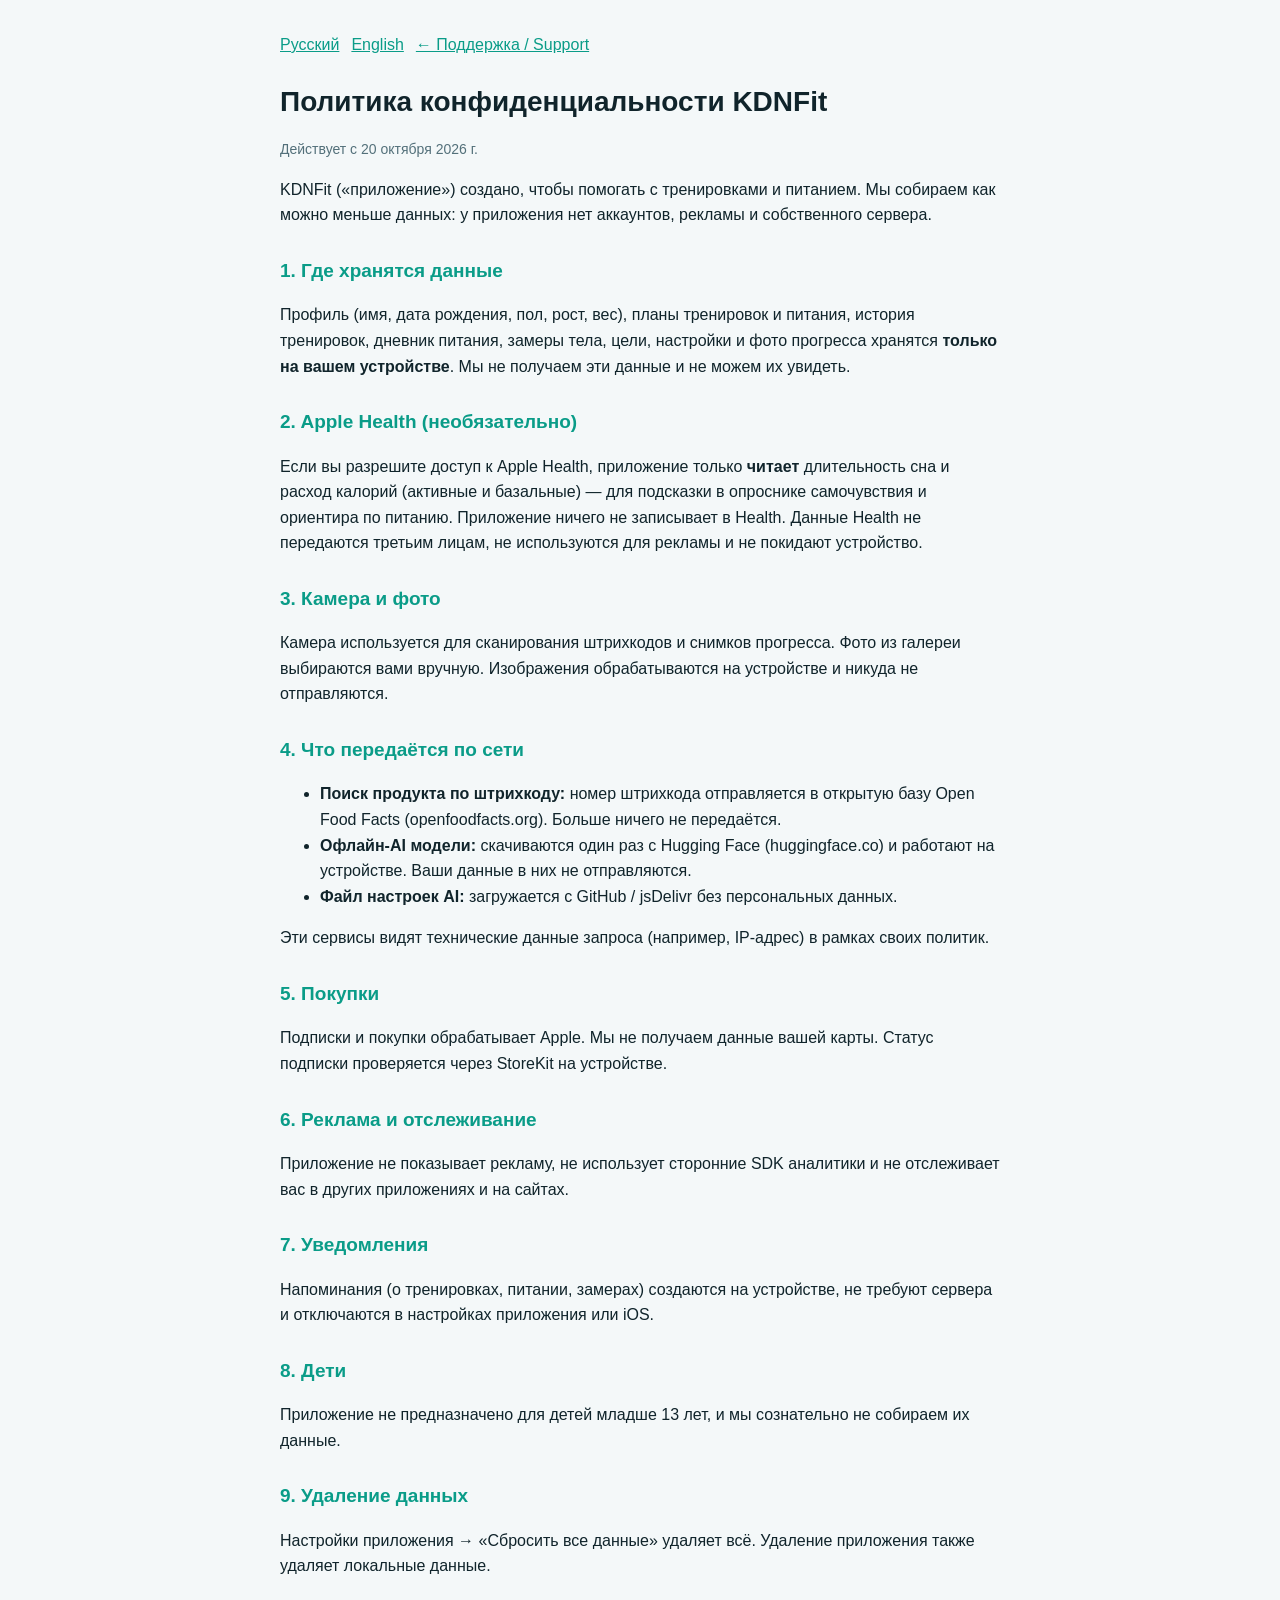
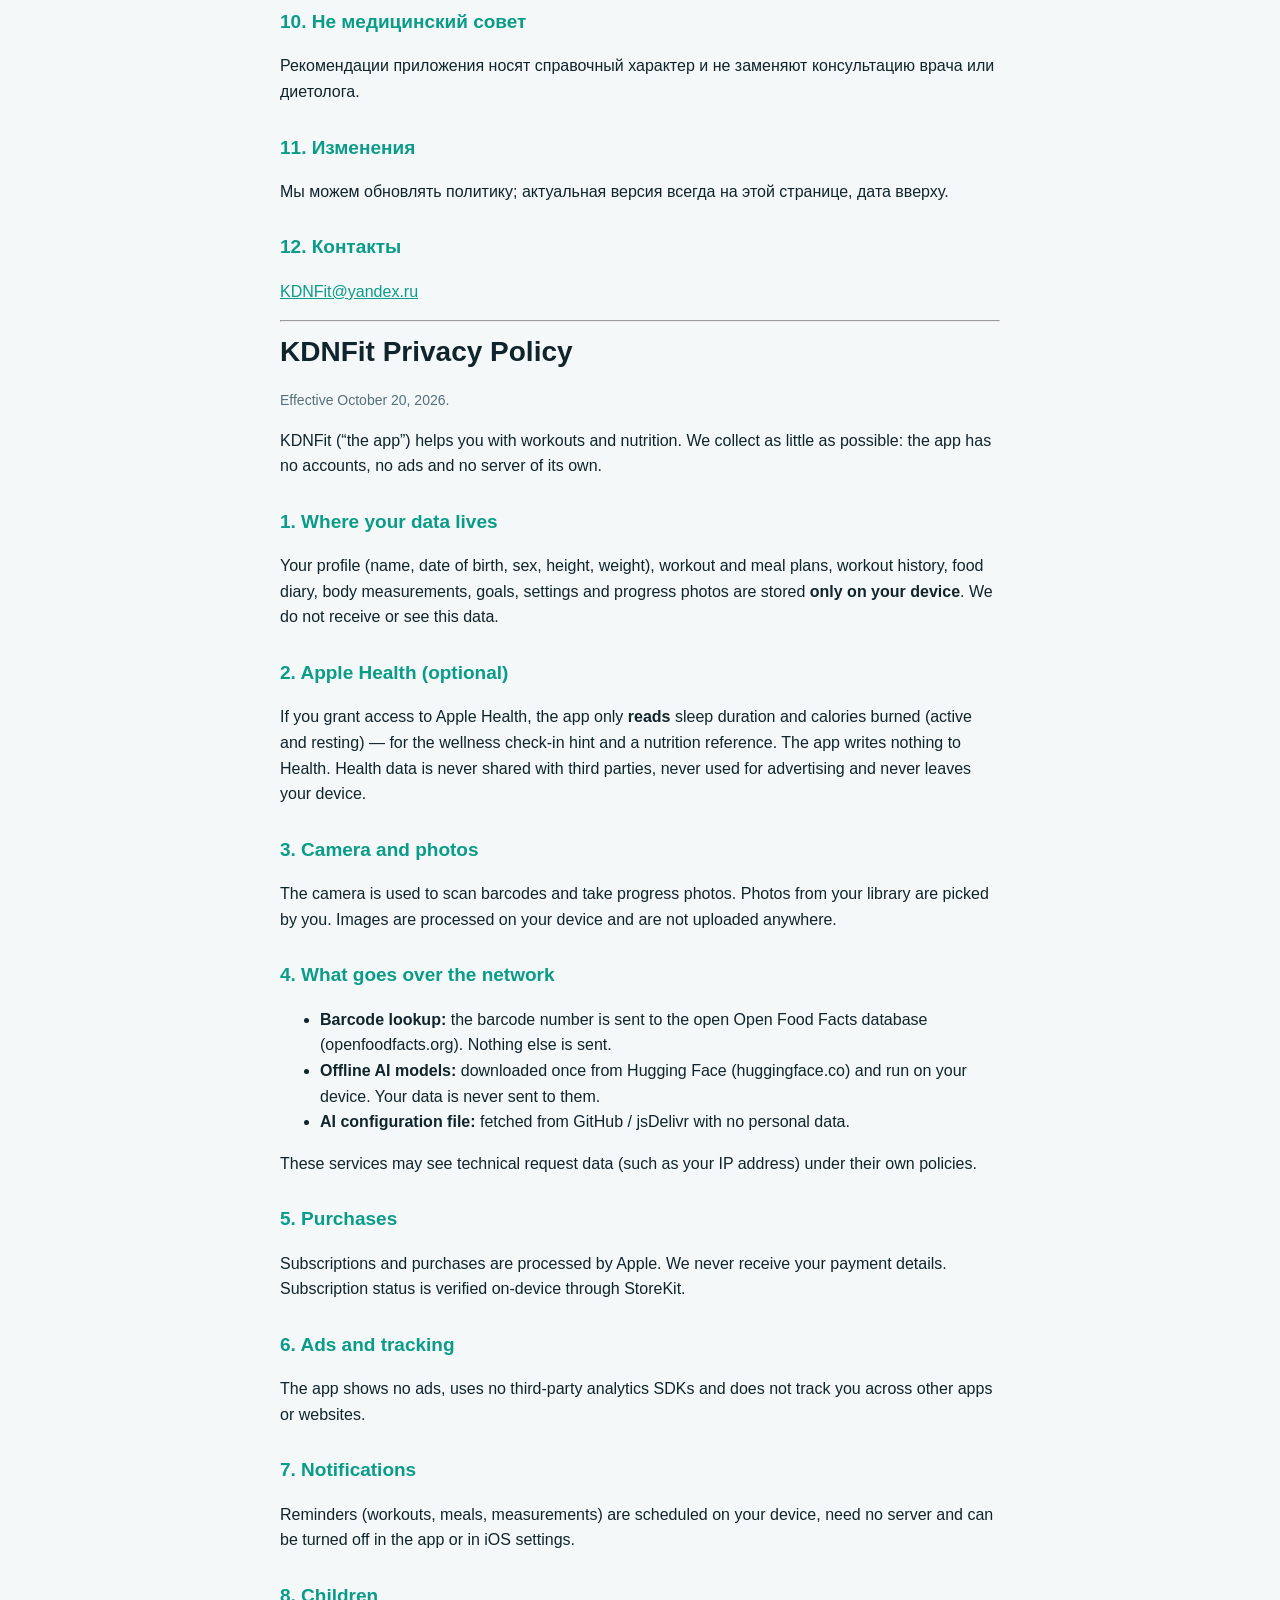
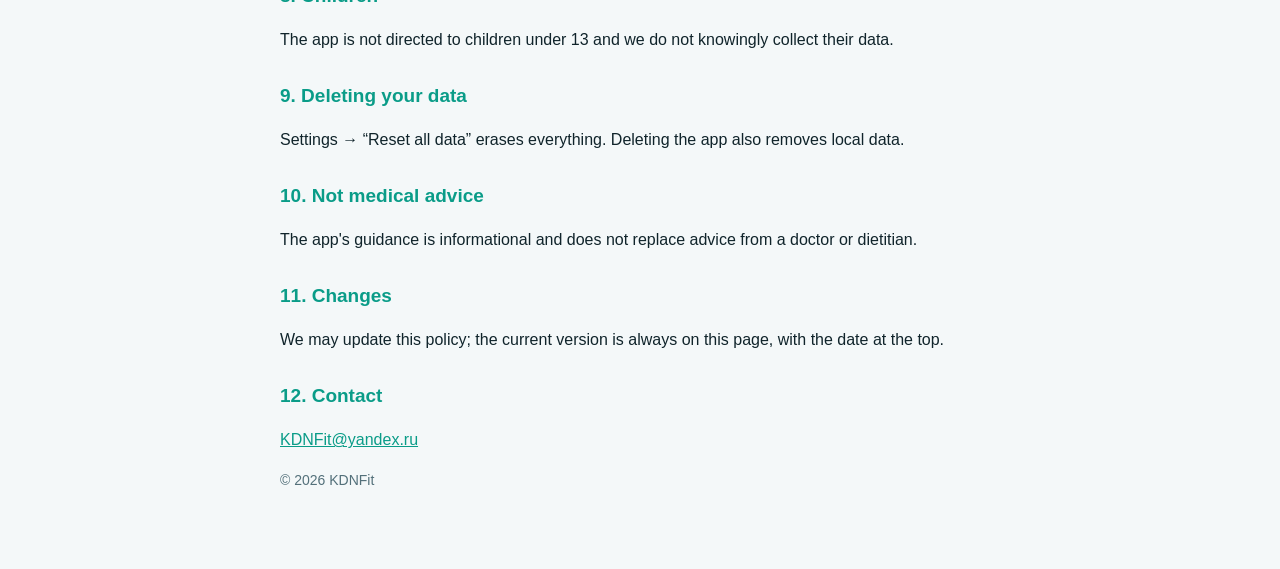
==== privacy.html @ b3f4a307 "KDNFit support and privacy policy" ====
<!doctype html>
<html lang="ru"><head><meta charset="utf-8"><meta name="viewport" content="width=device-width,initial-scale=1">
<title>KDNFit — Политика конфиденциальности / Privacy Policy</title><link rel="stylesheet" href="style.css"></head>
<body><main>
<p class="lang"><a href="#ru">Русский</a><a href="#en">English</a><a href="index.html">← Поддержка / Support</a></p>

<section id="ru">
<h1>Политика конфиденциальности KDNFit</h1>
<p class="muted">Действует с 20 октября 2026 г.</p>
<p>KDNFit («приложение») создано, чтобы помогать с тренировками и питанием. Мы собираем как можно меньше данных: у приложения нет аккаунтов, рекламы и собственного сервера.</p>

<h2>1. Где хранятся данные</h2>
<p>Профиль (имя, дата рождения, пол, рост, вес), планы тренировок и питания, история тренировок, дневник питания, замеры тела, цели, настройки и фото прогресса хранятся <b>только на вашем устройстве</b>. Мы не получаем эти данные и не можем их увидеть.</p>

<h2>2. Apple Health (необязательно)</h2>
<p>Если вы разрешите доступ к Apple Health, приложение только <b>читает</b> длительность сна и расход калорий (активные и базальные) — для подсказки в опроснике самочувствия и ориентира по питанию. Приложение ничего не записывает в Health. Данные Health не передаются третьим лицам, не используются для рекламы и не покидают устройство.</p>

<h2>3. Камера и фото</h2>
<p>Камера используется для сканирования штрихкодов и снимков прогресса. Фото из галереи выбираются вами вручную. Изображения обрабатываются на устройстве и никуда не отправляются.</p>

<h2>4. Что передаётся по сети</h2>
<ul>
<li><b>Поиск продукта по штрихкоду:</b> номер штрихкода отправляется в открытую базу Open Food Facts (openfoodfacts.org). Больше ничего не передаётся.</li>
<li><b>Офлайн-AI модели:</b> скачиваются один раз с Hugging Face (huggingface.co) и работают на устройстве. Ваши данные в них не отправляются.</li>
<li><b>Файл настроек AI:</b> загружается с GitHub / jsDelivr без персональных данных.</li>
</ul>
<p>Эти сервисы видят технические данные запроса (например, IP-адрес) в рамках своих политик.</p>

<h2>5. Покупки</h2>
<p>Подписки и покупки обрабатывает Apple. Мы не получаем данные вашей карты. Статус подписки проверяется через StoreKit на устройстве.</p>

<h2>6. Реклама и отслеживание</h2>
<p>Приложение не показывает рекламу, не использует сторонние SDK аналитики и не отслеживает вас в других приложениях и на сайтах.</p>

<h2>7. Уведомления</h2>
<p>Напоминания (о тренировках, питании, замерах) создаются на устройстве, не требуют сервера и отключаются в настройках приложения или iOS.</p>

<h2>8. Дети</h2>
<p>Приложение не предназначено для детей младше 13 лет, и мы сознательно не собираем их данные.</p>

<h2>9. Удаление данных</h2>
<p>Настройки приложения → «Сбросить все данные» удаляет всё. Удаление приложения также удаляет локальные данные.</p>

<h2>10. Не медицинский совет</h2>
<p>Рекомендации приложения носят справочный характер и не заменяют консультацию врача или диетолога.</p>

<h2>11. Изменения</h2>
<p>Мы можем обновлять политику; актуальная версия всегда на этой странице, дата вверху.</p>

<h2>12. Контакты</h2>
<p><a href="mailto:KDNFit@yandex.ru">KDNFit@yandex.ru</a></p>
</section>

<hr>

<section id="en">
<h1>KDNFit Privacy Policy</h1>
<p class="muted">Effective October 20, 2026.</p>
<p>KDNFit (“the app”) helps you with workouts and nutrition. We collect as little as possible: the app has no accounts, no ads and no server of its own.</p>

<h2>1. Where your data lives</h2>
<p>Your profile (name, date of birth, sex, height, weight), workout and meal plans, workout history, food diary, body measurements, goals, settings and progress photos are stored <b>only on your device</b>. We do not receive or see this data.</p>

<h2>2. Apple Health (optional)</h2>
<p>If you grant access to Apple Health, the app only <b>reads</b> sleep duration and calories burned (active and resting) — for the wellness check-in hint and a nutrition reference. The app writes nothing to Health. Health data is never shared with third parties, never used for advertising and never leaves your device.</p>

<h2>3. Camera and photos</h2>
<p>The camera is used to scan barcodes and take progress photos. Photos from your library are picked by you. Images are processed on your device and are not uploaded anywhere.</p>

<h2>4. What goes over the network</h2>
<ul>
<li><b>Barcode lookup:</b> the barcode number is sent to the open Open Food Facts database (openfoodfacts.org). Nothing else is sent.</li>
<li><b>Offline AI models:</b> downloaded once from Hugging Face (huggingface.co) and run on your device. Your data is never sent to them.</li>
<li><b>AI configuration file:</b> fetched from GitHub / jsDelivr with no personal data.</li>
</ul>
<p>These services may see technical request data (such as your IP address) under their own policies.</p>

<h2>5. Purchases</h2>
<p>Subscriptions and purchases are processed by Apple. We never receive your payment details. Subscription status is verified on-device through StoreKit.</p>

<h2>6. Ads and tracking</h2>
<p>The app shows no ads, uses no third-party analytics SDKs and does not track you across other apps or websites.</p>

<h2>7. Notifications</h2>
<p>Reminders (workouts, meals, measurements) are scheduled on your device, need no server and can be turned off in the app or in iOS settings.</p>

<h2>8. Children</h2>
<p>The app is not directed to children under 13 and we do not knowingly collect their data.</p>

<h2>9. Deleting your data</h2>
<p>Settings → “Reset all data” erases everything. Deleting the app also removes local data.</p>

<h2>10. Not medical advice</h2>
<p>The app's guidance is informational and does not replace advice from a doctor or dietitian.</p>

<h2>11. Changes</h2>
<p>We may update this policy; the current version is always on this page, with the date at the top.</p>

<h2>12. Contact</h2>
<p><a href="mailto:KDNFit@yandex.ru">KDNFit@yandex.ru</a></p>
</section>
<p class="muted">© 2026 KDNFit</p>
</main></body></html>
---- style.css ----
:root{color-scheme:dark light;--bg:#07131a;--card:#0f2a33;--text:#eaf3f5;--muted:#9db4bb;--accent:#2fd6bd}
@media (prefers-color-scheme:light){:root{--bg:#f4f8f9;--card:#fff;--text:#10242b;--muted:#53707a;--accent:#0a9c88}}
*{box-sizing:border-box}body{margin:0;background:var(--bg);color:var(--text);font:16px/1.6 -apple-system,BlinkMacSystemFont,"Segoe UI",Roboto,sans-serif}
main{max-width:760px;margin:0 auto;padding:32px 20px 64px}
h1{font-size:28px;margin:0 0 4px}h2{font-size:19px;margin:28px 0 8px;color:var(--accent)}
p,li{color:var(--text)}.muted{color:var(--muted);font-size:14px}
.card{background:var(--card);border-radius:16px;padding:18px 20px;margin:14px 0}
a{color:var(--accent)}nav{display:flex;gap:14px;flex-wrap:wrap;margin:10px 0 24px}
.lang{margin:0 0 22px}.lang a{margin-right:12px}
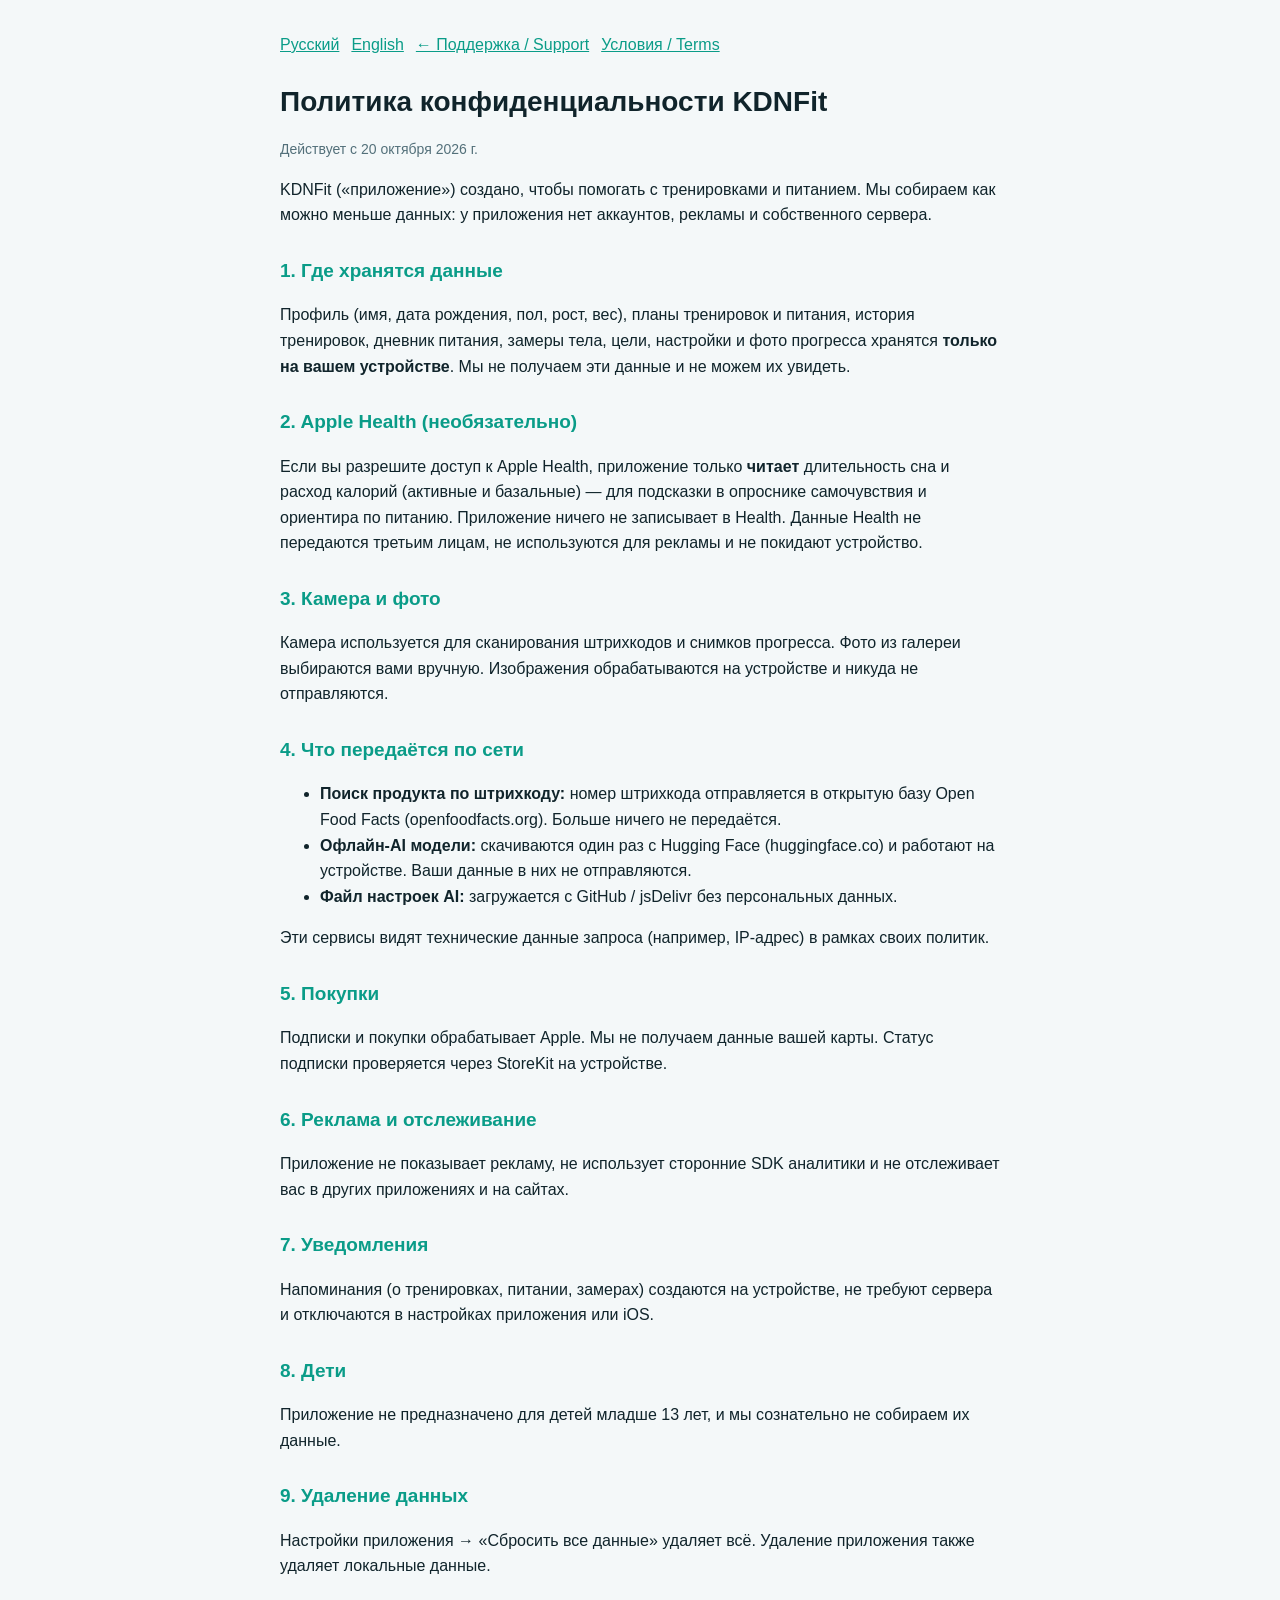
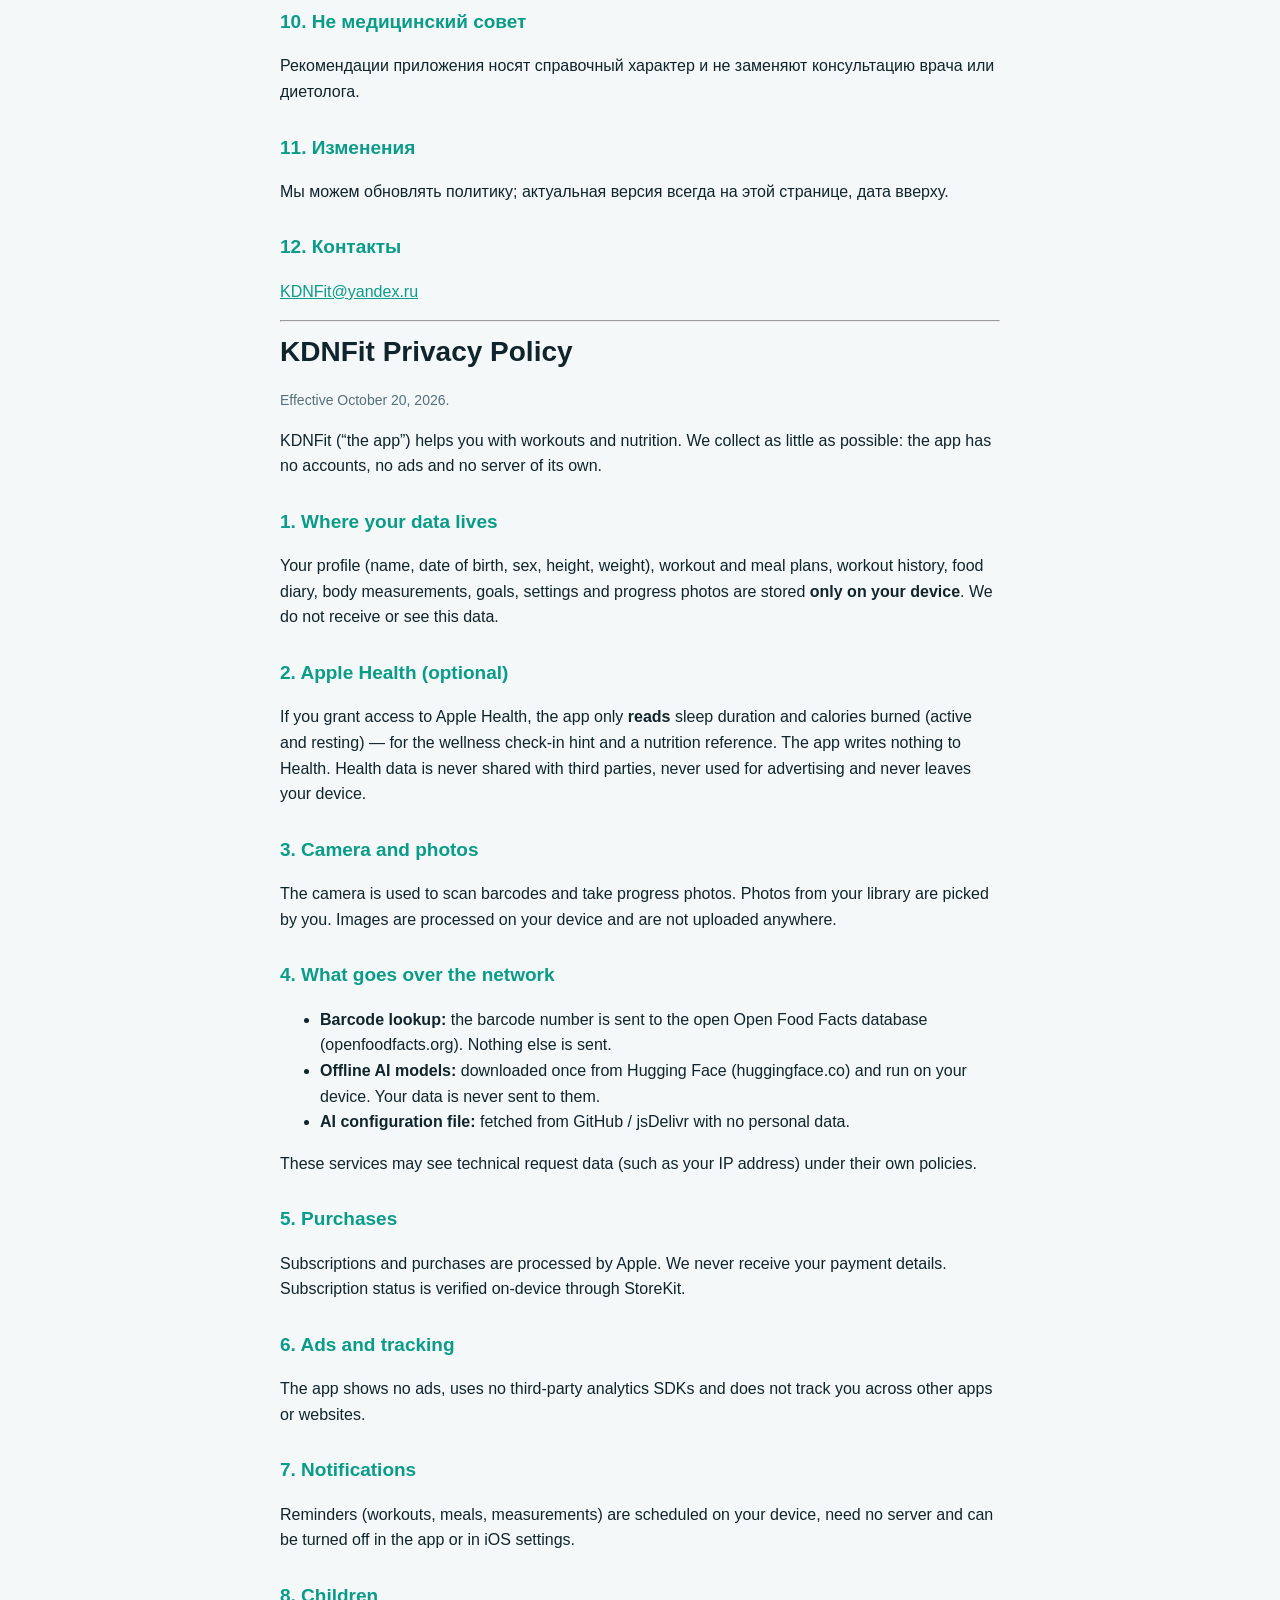
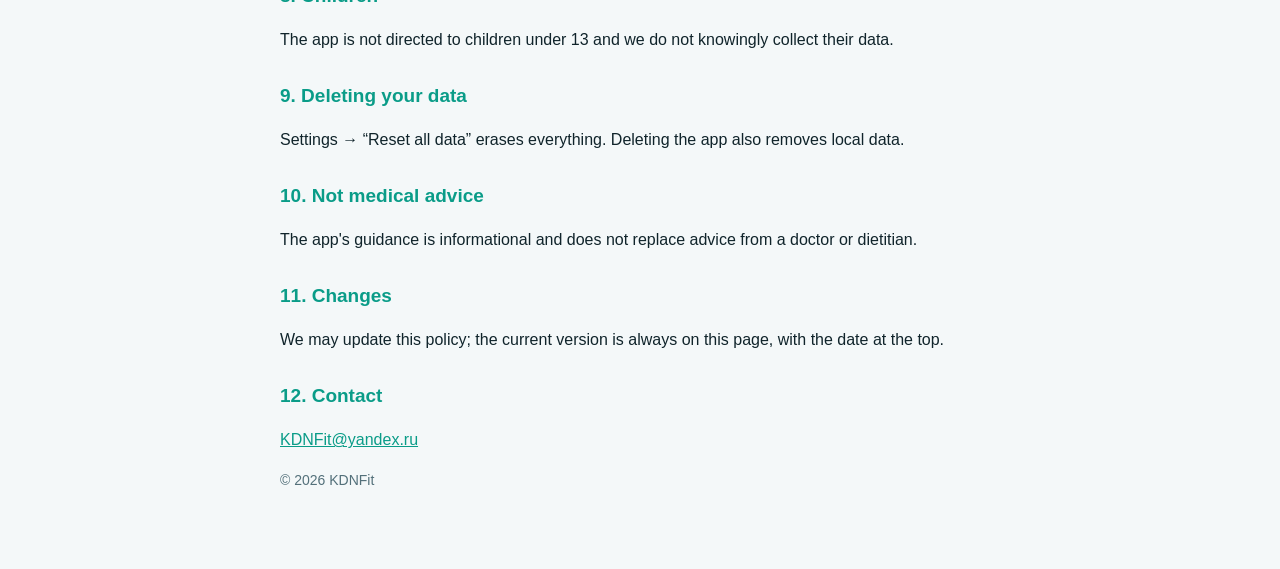
==== commit 0c181196: "Add Terms of Use page, cross links" ====
--- a/privacy.html
+++ b/privacy.html
@@ -2,7 +2,7 @@
 <html lang="ru"><head><meta charset="utf-8"><meta name="viewport" content="width=device-width,initial-scale=1">
 <title>KDNFit — Политика конфиденциальности / Privacy Policy</title><link rel="stylesheet" href="style.css"></head>
 <body><main>
-<p class="lang"><a href="#ru">Русский</a><a href="#en">English</a><a href="index.html">← Поддержка / Support</a></p>
+<p class="lang"><a href="#ru">Русский</a><a href="#en">English</a><a href="index.html">← Поддержка / Support</a><a href="terms.html">Условия / Terms</a></p>
 
 <section id="ru">
 <h1>Политика конфиденциальности KDNFit</h1>
